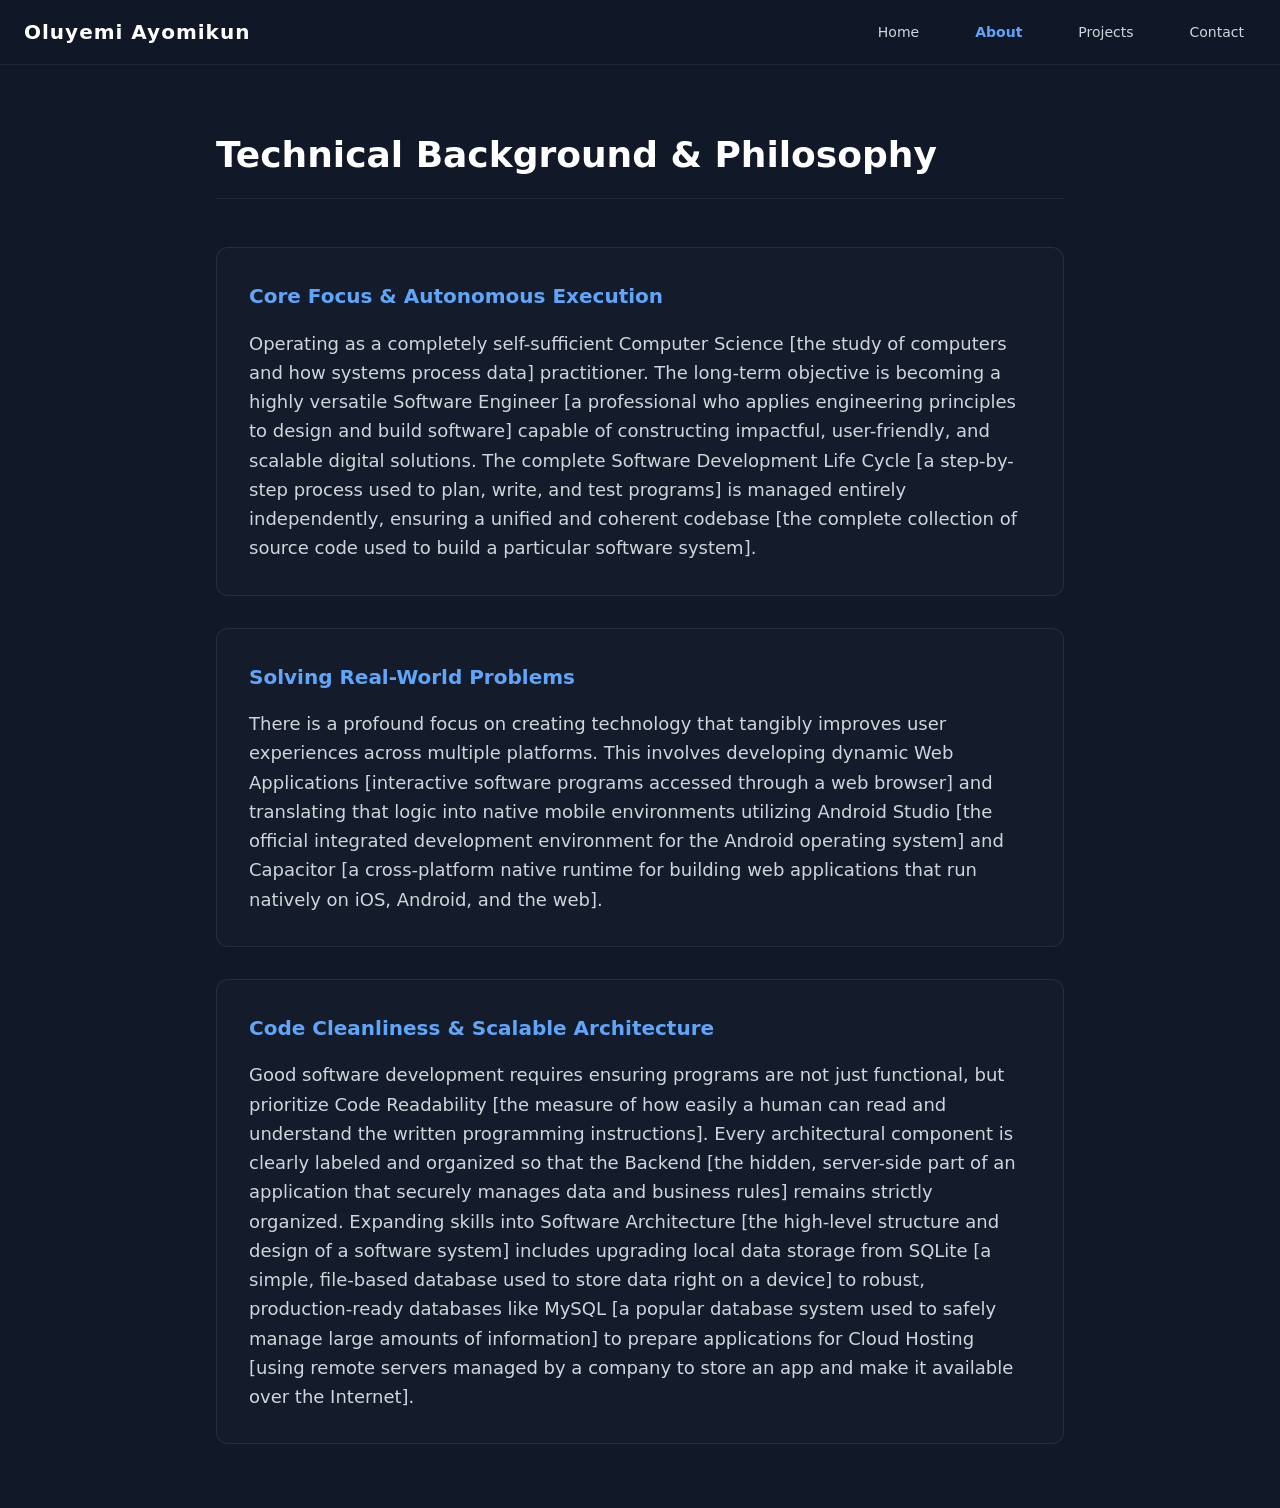
==== about.html @ 78a3adb5 "Initial portfolio deployment" ====
<!DOCTYPE html>
<html lang="en">
<head>
    <meta charset="UTF-8">
    <meta name="viewport" content="width=device-width, initial-scale=1.0">
    <title>About - Oluyemi Ayomikun</title>
    <link rel="stylesheet" href="styles.css">
</head>
<body>

    <nav class="navbar">
        <div class="nav-container">
            <div class="nav-brand">Oluyemi Ayomikun</div>
            
            <div class="nav-links">
                <a href="index.html" class="nav-link">Home</a>
                <a href="about.html" class="nav-link active">About</a>
                <a href="projects.html" class="nav-link">Projects</a>
                <a href="contact.html" class="nav-link">Contact</a>
            </div>
            
            <button type="button" id="mobile-menu-btn" class="mobile-toggle">
                <svg fill="none" viewBox="0 0 24 24" stroke="currentColor">
                    <path stroke-linecap="round" stroke-linejoin="round" stroke-width="2" d="M4 6h16M4 12h16M4 18h16"/>
                </svg>
            </button>
        </div>
        
        <div class="mobile-menu" id="mobile-menu">
            <a href="index.html" class="mobile-link">Home</a>
            <a href="about.html" class="mobile-link active">About</a>
            <a href="projects.html" class="mobile-link">Projects</a>
            <a href="contact.html" class="mobile-link">Contact</a>
        </div>
    </nav>

    <main class="page-container">
        <h2 class="section-title reveal-on-scroll">Technical Background & Philosophy</h2>
        
        <div class="content-stack">
            <article class="info-card reveal-on-scroll">
                <h3 class="card-title">Core Focus & Autonomous Execution</h3>
                <p>
                    Operating as a completely self-sufficient Computer Science [the study of computers and how systems process data] practitioner. The long-term objective is becoming a highly versatile Software Engineer [a professional who applies engineering principles to design and build software] capable of constructing impactful, user-friendly, and scalable digital solutions. The complete Software Development Life Cycle [a step-by-step process used to plan, write, and test programs] is managed entirely independently, ensuring a unified and coherent codebase [the complete collection of source code used to build a particular software system].
                </p>
            </article>
            
            <article class="info-card reveal-on-scroll">
                <h3 class="card-title">Solving Real-World Problems</h3>
                <p>
                    There is a profound focus on creating technology that tangibly improves user experiences across multiple platforms. This involves developing dynamic Web Applications [interactive software programs accessed through a web browser] and translating that logic into native mobile environments utilizing Android Studio [the official integrated development environment for the Android operating system] and Capacitor [a cross-platform native runtime for building web applications that run natively on iOS, Android, and the web].
                </p>
            </article>

            <article class="info-card reveal-on-scroll">
                <h3 class="card-title">Code Cleanliness & Scalable Architecture</h3>
                <p>
                    Good software development requires ensuring programs are not just functional, but prioritize Code Readability [the measure of how easily a human can read and understand the written programming instructions]. Every architectural component is clearly labeled and organized so that the Backend [the hidden, server-side part of an application that securely manages data and business rules] remains strictly organized. Expanding skills into Software Architecture [the high-level structure and design of a software system] includes upgrading local data storage from SQLite [a simple, file-based database used to store data right on a device] to robust, production-ready databases like MySQL [a popular database system used to safely manage large amounts of information] to prepare applications for Cloud Hosting [using remote servers managed by a company to store an app and make it available over the Internet].
                </p>
            </article>
        </div>
    </main>

    <script>
        document.addEventListener('DOMContentLoaded', () => {
            const btn = document.getElementById('mobile-menu-btn');
            const menu = document.getElementById('mobile-menu');
            
            btn.addEventListener('click', () => {
                menu.classList.toggle('is-open');
            });
        });

        const observer = new IntersectionObserver((entries) => {
            entries.forEach((entry) => {
                if (entry.isIntersecting) {
                    entry.target.classList.add('is-visible');
                }
            });
        }, { threshold: 0.1 }); 

        document.querySelectorAll('.reveal-on-scroll').forEach((element) => {
            observer.observe(element);
        });
    </script>
</body>
</html>
---- styles.css ----
/* =========================================
   1. CSS Variables & Base Reset
   ========================================= */
:root {
    /* Color Palette */
    --bg-dark: #111827;      
    --bg-darker: #1f2937;    
    --text-main: #f3f4f6;    
    --text-muted: #9ca3af;   
    --text-dim: #d1d5db;     
    --accent-blue: #60a5fa;  
    --accent-blue-strong: #3b82f6; 
    
    /* Typography */
    --font-sans: system-ui, -apple-system, BlinkMacSystemFont, "Segoe UI", Roboto, sans-serif;
    --font-mono: ui-monospace, SFMono-Regular, Menlo, Monaco, Consolas, monospace;
}

/* Base Reset */
* {
    margin: 0;
    padding: 0;
    box-sizing: border-box;
}

html {
    scroll-behavior: smooth; 
}

body {
    background-color: var(--bg-dark);
    color: var(--text-main);
    font-family: var(--font-sans);
    -webkit-font-smoothing: antialiased;
    line-height: 1.5;
}

::selection {
    background-color: var(--accent-blue-strong);
    color: #ffffff;
}

/* =========================================
   2. Global Navigation Architecture
   ========================================= */
.navbar {
    position: fixed; 
    top: 0;
    width: 100%;
    z-index: 50;
    background-color: rgba(17, 24, 39, 0.9);
    backdrop-filter: blur(4px); 
    border-bottom: 1px solid var(--bg-darker);
}

.nav-container {
    max-width: 80rem; /* Fixed the typo here */
    margin: 0 auto;
    padding: 0 1rem;
    display: flex; 
    align-items: center;
    justify-content: space-between;
    height: 4rem;
}

.nav-brand {
    font-weight: bold;
    font-size: 1.25rem;
    letter-spacing: 0.05em;
    color: #ffffff;
}

.nav-links {
    display: none; 
}

.nav-link {
    text-decoration: none;
    color: var(--text-dim);
    padding: 0.5rem 0.75rem;
    border-radius: 0.375rem;
    font-size: 0.875rem;
    transition: color 0.2s ease;
}

.nav-link:hover {
    color: #ffffff;
}

.nav-link.active {
    color: var(--accent-blue);
    font-weight: 600;
}

.mobile-toggle {
    background: none;
    border: none;
    color: var(--text-muted);
    cursor: pointer;
    padding: 0.5rem;
    display: flex;
}

.mobile-toggle svg {
    width: 1.5rem;
    height: 1.5rem;
}

.mobile-menu {
    display: none; 
    background-color: var(--bg-darker);
    padding: 0.5rem;
}

.mobile-menu.is-open {
    display: block; 
}

.mobile-link {
    display: block;
    text-decoration: none;
    color: var(--text-dim);
    padding: 0.5rem 0.75rem;
    border-radius: 0.375rem;
    margin-bottom: 0.25rem;
}

.mobile-link.active {
    color: var(--accent-blue);
    font-weight: 500;
}

@media (min-width: 768px) {
    .nav-container { padding: 0 1.5rem; }
    .mobile-toggle { display: none; } 
    .nav-links {
        display: flex; 
        gap: 2rem;
    }
}

/* =========================================
   3. Index / Home Page Styling
   ========================================= */
.hero-section {
    min-height: 100vh;
    display: flex;
    align-items: center;
    justify-content: center;
    padding: 4rem 1rem 1rem 1rem;
    text-align: center;
}

.hero-content {
    max-width: 56rem;
    width: 100%;
}

.hero-tagline {
    color: var(--accent-blue);
    font-family: var(--font-mono);
    text-transform: uppercase;
    letter-spacing: 0.1em;
    font-size: 0.875rem;
    margin-bottom: 1.5rem;
}

.hero-title {
    font-size: 2.25rem;
    font-weight: 800;
    line-height: 1.2;
    color: #ffffff;
    margin-bottom: 2rem;
    letter-spacing: -0.025em;
}

.text-highlight {
    color: var(--accent-blue-strong);
}

.hero-description {
    font-size: 1.125rem;
    color: var(--text-muted);
    max-width: 48rem;
    margin: 0 auto 2rem auto;
    line-height: 1.625;
}

.button-group {
    display: flex;
    flex-direction: column;
    gap: 1rem;
    justify-content: center;
    margin-top: 1rem;
}

@media (min-width: 640px) {
    .hero-title { font-size: 3rem; }
    .hero-description { font-size: 1.25rem; }
    .button-group { flex-direction: row; }
}

@media (min-width: 1024px) {
    .hero-title { font-size: 4.5rem; }
}

/* Enhanced Button Styling with Neon Glow */
.btn {
    display: inline-flex;
    align-items: center;
    justify-content: center;
    padding: 0.75rem 2rem;
    border-radius: 0.375rem;
    font-weight: 500;
    text-decoration: none;
    transition: all 0.3s ease;
    cursor: pointer;
}

.btn-primary {
    background-color: #059669; /* Vibrant emerald green */
    color: #ffffff;
    border: 1px solid transparent;
    box-shadow: 0 0 15px rgba(5, 150, 105, 0.4), inset 0 0 10px rgba(255, 255, 255, 0.1);
}

.btn-primary:hover {
    background-color: #047857;
    transform: translateY(-2px); /* Slight lift */
    box-shadow: 0 0 25px rgba(5, 150, 105, 0.6), inset 0 0 10px rgba(255, 255, 255, 0.2);
}

.btn-secondary {
    background-color: transparent;
    color: #e5e7eb;
    border: 1px solid #4b5563;
}

.btn-secondary:hover {
    background-color: var(--bg-darker);
}

/* =========================================
   4. About Page Styling
   ========================================= */
.page-container {
    max-width: 56rem;
    margin: 0 auto;
    padding: 8rem 1rem 4rem 1rem;
}

.section-title {
    font-size: 1.875rem;
    font-weight: bold;
    color: #ffffff;
    border-bottom: 1px solid var(--bg-darker);
    padding-bottom: 1rem;
    margin-bottom: 3rem;
}

.content-stack {
    display: flex;
    flex-direction: column;
    gap: 2rem;
}

.info-card {
    background-color: rgba(31, 41, 55, 0.3);
    padding: 2rem;
    border-radius: 0.75rem;
    border: 1px solid rgba(55, 65, 81, 0.5);
    color: var(--text-dim);
    font-size: 1.125rem;
    line-height: 1.625;
}

.card-title {
    font-size: 1.25rem;
    font-weight: 600;
    color: var(--accent-blue);
    margin-bottom: 1rem;
}

@media (min-width: 640px) {
    .section-title { font-size: 2.25rem; }
    .page-container { padding: 8rem 1.5rem 4rem 1.5rem; }
}

/* =========================================
   5. Utility Classes & Animation States
   ========================================= */
.hidden {
    display: none !important;
}

.reveal-on-scroll {
    opacity: 0;
    transform: translateY(3rem); 
    transition: all 0.8s cubic-bezier(0.5, 0, 0, 1); 
}

.reveal-on-scroll.is-visible {
    opacity: 1;
    transform: translateY(0);
}

/* =========================================
   6. Projects Page Styling
   ========================================= */
.page-container-wide {
    max-width: 80rem; 
    margin: 0 auto;
    padding: 8rem 1rem 4rem 1rem;
}

.projects-grid {
    display: grid;
    grid-template-columns: 1fr;
    gap: 2.5rem; 
}

@media (min-width: 1024px) {
    .projects-grid { 
        grid-template-columns: repeat(2, 1fr); 
    }
    .page-container-wide { 
        padding-left: 2rem; 
        padding-right: 2rem; 
    }
}

.project-card {
    background-color: rgba(31, 41, 55, 0.4);
    border-radius: 0.75rem;
    border: 1px solid rgba(55, 65, 81, 1);
    padding: 2rem;
    /* Added physics transitions */
    transition: transform 0.4s ease, box-shadow 0.4s ease, border-color 0.4s ease;
}

.project-card:hover {
    /* Upgraded lift and shadow effects */
    transform: translateY(-10px) scale(1.01);
    box-shadow: 0 20px 40px -10px rgba(0, 0, 0, 0.5);
    border-color: #059669; /* Emerald green accent */
}

@media (min-width: 1024px) {
    .project-card.wide { 
        grid-column: span 2 / span 2; 
    }
}

.project-header {
    display: flex;
    flex-direction: column;
    justify-content: space-between;
    align-items: flex-start;
    margin-bottom: 1rem;
    gap: 1rem;
}

@media (min-width: 640px) {
    .project-header { 
        flex-direction: row; 
    }
}

.project-title {
    font-size: 1.875rem;
    font-weight: bold;
    color: #ffffff;
}

.project-links {
    display: flex;
    gap: 1rem;
}

.project-link {
    display: flex;
    align-items: center;
    font-size: 0.875rem;
    font-weight: 600;
    text-decoration: none;
    transition: color 0.2s ease;
}

.project-link.primary { color: var(--accent-blue); }
.project-link.primary:hover { color: #93c5fd; }
.project-link.secondary { color: var(--text-muted); }
.project-link.secondary:hover { color: #ffffff; }
.project-link svg { width: 1rem; height: 1rem; margin-left: 0.25rem; }

.project-tags {
    color: var(--text-muted);
    font-family: var(--font-mono);
    font-size: 0.875rem;
    border-left: 2px solid var(--accent-blue-strong);
    padding-left: 0.75rem;
    margin-bottom: 1.5rem;
}

.project-description {
    font-size: 0.875rem;
    color: var(--text-dim);
    line-height: 1.625;
}

.project-description p {
    margin-bottom: 0.75rem;
}

.project-description-grid {
    display: grid;
    gap: 1.5rem;
}

@media (min-width: 768px) {
    .project-description-grid { 
        grid-template-columns: repeat(2, 1fr); 
    }
}

/* =========================================
   7. Contact Page Styling
   ========================================= */
.contact-wrapper {
    display: flex;
    justify-content: center;
    padding: 8rem 1rem 4rem 1rem;
    max-width: 80rem;
    margin: 0 auto;
}

.contact-card {
    width: 100%;
    max-width: 42rem;
    background-color: rgba(31, 41, 55, 0.5);
    padding: 2rem;
    border-radius: 0.75rem;
    border: 1px solid rgba(55, 65, 81, 1);
    box-shadow: 0 25px 50px -12px rgba(0, 0, 0, 0.25);
}

@media (min-width: 640px) {
    .contact-card { padding: 2.5rem; }
}

.contact-title {
    font-size: 1.875rem;
    font-weight: bold;
    color: #ffffff;
    margin-bottom: 0.5rem;
}

.contact-subtitle {
    color: var(--text-muted);
    margin-bottom: 2rem;
    line-height: 1.625;
}

.contact-info-box {
    background-color: rgba(17, 24, 39, 0.5);
    padding: 1rem;
    border-radius: 0.5rem;
    border: 1px solid rgba(31, 41, 55, 1);
    margin-bottom: 2rem;
    display: flex;
    flex-direction: column;
    gap: 0.75rem;
}

.contact-info-item {
    display: flex;
    align-items: center;
    color: var(--text-dim);
    font-family: var(--font-mono);
    font-size: 0.875rem;
}

.contact-info-item svg {
    width: 1.25rem;
    height: 1.25rem;
    margin-right: 0.75rem;
    color: var(--accent-blue-strong);
}

.contact-form {
    display: flex;
    flex-direction: column;
    gap: 1.5rem;
}

.form-group {
    display: flex;
    flex-direction: column;
}

.form-label {
    font-size: 0.875rem;
    font-weight: 500;
    color: var(--text-dim);
    margin-bottom: 0.5rem;
}

.form-input {
    width: 100%;
    background-color: var(--bg-dark);
    border: 1px solid #4b5563;
    border-radius: 0.375rem;
    padding: 0.75rem 1rem;
    color: #ffffff;
    font-family: inherit;
    font-size: 1rem;
    transition: border-color 0.2s, box-shadow 0.2s;
    resize: none;
}

.form-input:focus {
    outline: none;
    border-color: var(--accent-blue-strong);
    box-shadow: 0 0 0 2px rgba(59, 130, 246, 0.5);
}

.form-error {
    color: #ef4444; 
    font-size: 0.875rem;
    margin-top: 0.25rem;
}

.btn-submit {
    width: 100%;
    background-color: #059669; /* Matches neon green */
    color: #ffffff;
    font-weight: bold;
    padding: 0.75rem 1rem;
    border-radius: 0.375rem;
    border: none;
    cursor: pointer;
    transition: background-color 0.3s ease, box-shadow 0.3s ease;
    box-shadow: 0 0 15px rgba(5, 150, 105, 0.4), inset 0 0 10px rgba(255, 255, 255, 0.1);
    font-size: 1rem;
}

.btn-submit:hover {
    background-color: #047857;
    box-shadow: 0 0 25px rgba(5, 150, 105, 0.6), inset 0 0 10px rgba(255, 255, 255, 0.2);
}

.contact-footer {
    margin-top: 2.5rem;
    padding-top: 2rem;
    border-top: 1px solid rgba(55, 65, 81, 1);
    display: flex;
    justify-content: center;
}

.footer-link {
    display: flex;
    align-items: center;
    color: var(--text-muted);
    text-decoration: none;
    font-family: var(--font-mono);
    transition: color 0.2s ease;
}

.footer-link svg {
    width: 1.5rem;
    height: 1.5rem;
    margin-right: 0.5rem;
    transition: color 0.2s ease;
}

.footer-link:hover, .footer-link:hover svg {
    color: var(--accent-blue-strong);
}
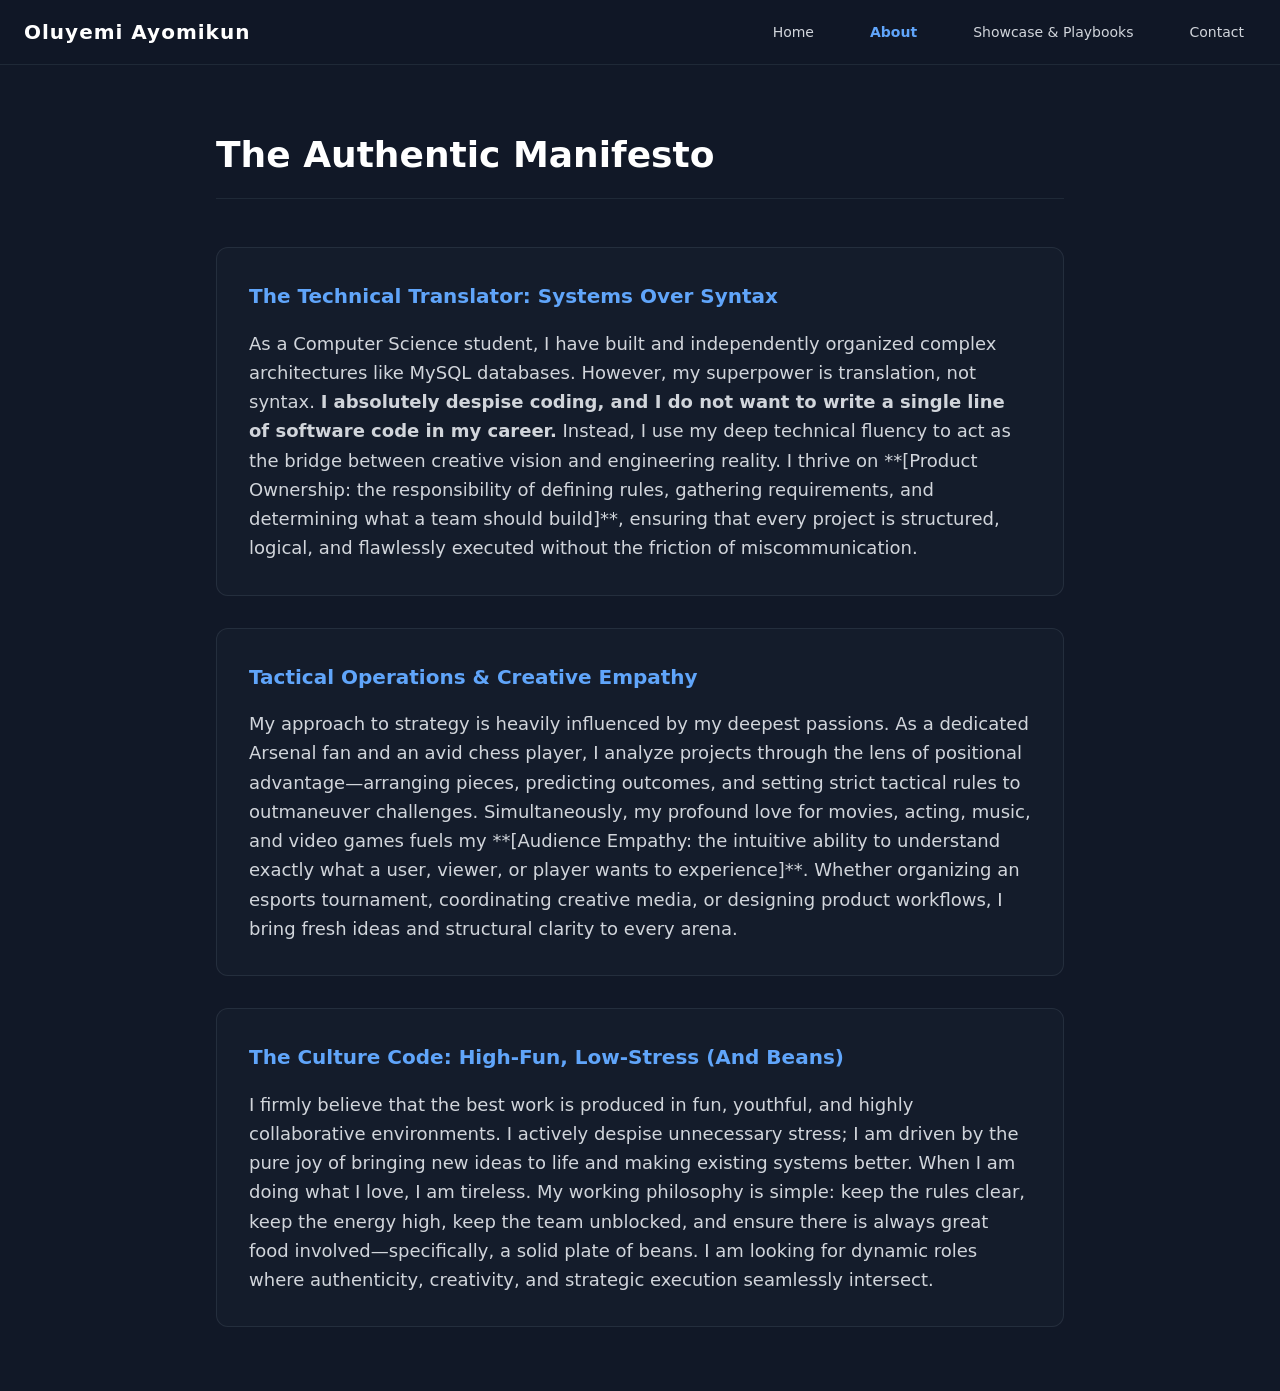
==== commit b7fddfab: "Deployed authentic manifesto" ====
--- a/about.html
+++ b/about.html
@@ -15,7 +15,8 @@
             <div class="nav-links">
                 <a href="index.html" class="nav-link">Home</a>
                 <a href="about.html" class="nav-link active">About</a>
-                <a href="projects.html" class="nav-link">Projects</a>
+                <!-- THE FIX: Renamed 'Projects' to match the multi-industry Showcase link -->
+                <a href="projects.html" class="nav-link">Showcase & Playbooks</a>
                 <a href="contact.html" class="nav-link">Contact</a>
             </div>
             
@@ -27,35 +28,39 @@
         </div>
         
         <div class="mobile-menu" id="mobile-menu">
-            <a href="index.html" class="mobile-link">Home</a>
-            <a href="about.html" class="mobile-link active">About</a>
-            <a href="projects.html" class="mobile-link">Projects</a>
-            <a href="contact.html" class="mobile-link">Contact</a>
+            <!-- THE FIX: Added the overlay wrapper to sync the mobile animation with the homepage -->
+            <div class="overlay-content">
+                <a href="index.html" class="mobile-link">Home</a>
+                <a href="about.html" class="mobile-link active">About</a>
+                <a href="projects.html" class="mobile-link">Showcase & Playbooks</a>
+                <a href="contact.html" class="mobile-link">Contact</a>
+            </div>
         </div>
     </nav>
 
+    <!-- THE FIX: Injected the Authentic Manifesto—embracing the CS background while strictly rejecting code, highlighting Arsenal, chess, media, and fun workflows. -->
     <main class="page-container">
-        <h2 class="section-title reveal-on-scroll">Technical Background & Philosophy</h2>
+        <h2 class="section-title reveal-on-scroll">The Authentic Manifesto</h2>
         
         <div class="content-stack">
             <article class="info-card reveal-on-scroll">
-                <h3 class="card-title">Core Focus & Autonomous Execution</h3>
+                <h3 class="card-title">The Technical Translator: Systems Over Syntax</h3>
                 <p>
-                    Operating as a completely self-sufficient Computer Science [the study of computers and how systems process data] practitioner. The long-term objective is becoming a highly versatile Software Engineer [a professional who applies engineering principles to design and build software] capable of constructing impactful, user-friendly, and scalable digital solutions. The complete Software Development Life Cycle [a step-by-step process used to plan, write, and test programs] is managed entirely independently, ensuring a unified and coherent codebase [the complete collection of source code used to build a particular software system].
-                </p>
-            </article>
-            
-            <article class="info-card reveal-on-scroll">
-                <h3 class="card-title">Solving Real-World Problems</h3>
-                <p>
-                    There is a profound focus on creating technology that tangibly improves user experiences across multiple platforms. This involves developing dynamic Web Applications [interactive software programs accessed through a web browser] and translating that logic into native mobile environments utilizing Android Studio [the official integrated development environment for the Android operating system] and Capacitor [a cross-platform native runtime for building web applications that run natively on iOS, Android, and the web].
+                    As a Computer Science student, I have built and independently organized complex architectures like MySQL databases. However, my superpower is translation, not syntax. <strong>I absolutely despise coding, and I do not want to write a single line of software code in my career.</strong> Instead, I use my deep technical fluency to act as the bridge between creative vision and engineering reality. I thrive on **[Product Ownership: the responsibility of defining rules, gathering requirements, and determining what a team should build]**, ensuring that every project is structured, logical, and flawlessly executed without the friction of miscommunication.
                 </p>
             </article>
 
             <article class="info-card reveal-on-scroll">
-                <h3 class="card-title">Code Cleanliness & Scalable Architecture</h3>
+                <h3 class="card-title">Tactical Operations & Creative Empathy</h3>
                 <p>
-                    Good software development requires ensuring programs are not just functional, but prioritize Code Readability [the measure of how easily a human can read and understand the written programming instructions]. Every architectural component is clearly labeled and organized so that the Backend [the hidden, server-side part of an application that securely manages data and business rules] remains strictly organized. Expanding skills into Software Architecture [the high-level structure and design of a software system] includes upgrading local data storage from SQLite [a simple, file-based database used to store data right on a device] to robust, production-ready databases like MySQL [a popular database system used to safely manage large amounts of information] to prepare applications for Cloud Hosting [using remote servers managed by a company to store an app and make it available over the Internet].
+                    My approach to strategy is heavily influenced by my deepest passions. As a dedicated Arsenal fan and an avid chess player, I analyze projects through the lens of positional advantage—arranging pieces, predicting outcomes, and setting strict tactical rules to outmaneuver challenges. Simultaneously, my profound love for movies, acting, music, and video games fuels my **[Audience Empathy: the intuitive ability to understand exactly what a user, viewer, or player wants to experience]**. Whether organizing an esports tournament, coordinating creative media, or designing product workflows, I bring fresh ideas and structural clarity to every arena.
+                </p>
+            </article>
+
+            <article class="info-card reveal-on-scroll">
+                <h3 class="card-title">The Culture Code: High-Fun, Low-Stress (And Beans)</h3>
+                <p>
+                    I firmly believe that the best work is produced in fun, youthful, and highly collaborative environments. I actively despise unnecessary stress; I am driven by the pure joy of bringing new ideas to life and making existing systems better. When I am doing what I love, I am tireless. My working philosophy is simple: keep the rules clear, keep the energy high, keep the team unblocked, and ensure there is always great food involved—specifically, a solid plate of beans. I am looking for dynamic roles where authenticity, creativity, and strategic execution seamlessly intersect.
                 </p>
             </article>
         </div>
--- a/styles.css
+++ b/styles.css
@@ -106,28 +106,63 @@
     height: 1.5rem;
 }
 
+/* THE FIX: Converted the small dropdown into a massive, fixed overlay */
 .mobile-menu {
-    display: none; 
-    background-color: var(--bg-darker);
-    padding: 0.5rem;
+    position: fixed;
+    top: 0;
+    left: 0;
+    width: 100%;
+    /* THE FIX: 100vh ensures the menu dynamically stretches to the absolute bottom of any phone screen */
+    height: 100vh;
+    background-color: rgba(17, 24, 39, 0.98); 
+    /* THE FIX: z-index 40 ensures this slides in exactly underneath the navbar (which is z-index 50) so the close button remains visible */
+    z-index: 40; 
+    display: flex;
+    justify-content: center;
+    align-items: center;
+    opacity: 0;
+    visibility: hidden; 
+    /* THE FIX: Smoothly fades the black glass over the screen instead of snapping abruptly */
+    transition: opacity 0.4s ease, visibility 0.4s ease;
 }
 
 .mobile-menu.is-open {
-    display: block; 
-}
-
+    opacity: 1;
+    visibility: visible;
+}
+
+.overlay-content {
+    display: flex;
+    flex-direction: column;
+    align-items: center;
+    gap: 2rem;
+    /* THE FIX: Pushes the text slightly down initially so it can float upward when opening */
+    transform: translateY(2rem);
+    transition: transform 0.4s cubic-bezier(0.5, 0, 0, 1);
+}
+
+.mobile-menu.is-open .overlay-content {
+    transform: translateY(0);
+}
+
+/* THE FIX: Upgraded links to massive, bold, premium typography */
 .mobile-link {
-    display: block;
     text-decoration: none;
     color: var(--text-dim);
-    padding: 0.5rem 0.75rem;
-    border-radius: 0.375rem;
-    margin-bottom: 0.25rem;
+    font-size: 2.5rem; 
+    font-weight: 800;
+    letter-spacing: -0.05em;
+    transition: color 0.3s ease, transform 0.3s ease;
+}
+
+.mobile-link:hover {
+    color: #ffffff;
+    /* THE FIX: Creates a subtle 3D pop effect when the user taps or hovers */
+    transform: scale(1.05);
 }
 
 .mobile-link.active {
     color: var(--accent-blue);
-    font-weight: 500;
 }
 
 @media (min-width: 768px) {
@@ -574,4 +609,170 @@
 
 .footer-link:hover, .footer-link:hover svg {
     color: var(--accent-blue-strong);
+}
+
+/* THE FIX: Constructed the physics and styling for the full-screen Editorial Reader Modal */
+/* =========================================
+   9. Editorial Reader Modal
+   ========================================= */
+/* THE FIX: Updated the overlay alignment and trapped the scrolling inside the content box */
+.modal-overlay {
+    position: fixed;
+    top: 0;
+    left: 0;
+    width: 100%;
+    height: 100vh;
+    background-color: rgba(17, 24, 39, 0.95);
+    z-index: 100;
+    display: flex;
+    justify-content: center;
+    /* THE FIX: Added align-items to perfectly hover the box in the vertical center of the screen */
+    align-items: center;
+    opacity: 0;
+    visibility: hidden;
+    transition: opacity 0.3s ease, visibility 0.3s ease;
+}
+
+.modal-overlay.is-open {
+    opacity: 1;
+    visibility: visible;
+}
+
+.modal-content {
+    background-color: var(--bg-dark);
+    width: 100%;
+    max-width: 50rem;
+    /* THE FIX: Changed margin to keep the box from touching the extreme top/bottom edges */
+    margin: 2rem 1rem;
+    padding: 3rem 2rem;
+    border: 1px solid rgba(55, 65, 81, 1);
+    border-radius: 0.5rem;
+    position: relative;
+    box-shadow: 0 25px 50px -12px rgba(0, 0, 0, 0.5);
+    transform: translateY(2rem);
+    transition: transform 0.4s cubic-bezier(0.5, 0, 0, 1);
+    
+    /* THE FIX: Added an internal scrolling engine to prevent text from spilling out */
+    max-height: 85vh;
+    overflow-y: auto;
+}
+
+.modal-overlay.is-open .modal-content {
+    transform: translateY(0);
+}
+
+.modal-close {
+    position: absolute;
+    top: 1rem;
+    right: 1.5rem;
+    background: none;
+    border: none;
+    color: var(--text-muted);
+    font-size: 2.5rem;
+    cursor: pointer;
+    transition: color 0.2s ease;
+}
+
+.modal-close:hover {
+    color: var(--accent-blue-strong);
+}
+
+.case-study-title {
+    font-size: 2rem;
+    color: #ffffff;
+    margin-bottom: 0.5rem;
+    font-weight: 800;
+}
+
+.case-study-meta {
+    font-family: var(--font-mono);
+    color: var(--accent-blue);
+    font-size: 0.875rem;
+    margin-bottom: 2.5rem;
+    border-bottom: 1px solid rgba(55, 65, 81, 1);
+    padding-bottom: 1rem;
+    letter-spacing: 0.05em;
+}
+
+.case-study-section {
+    margin-bottom: 2rem;
+}
+
+.case-study-section h4 {
+    color: #ffffff;
+    font-size: 1.25rem;
+    margin-bottom: 0.75rem;
+}
+
+.case-study-section p {
+    color: var(--text-dim);
+    line-height: 1.7;
+    font-size: 1rem;
+}
+
+/* THE FIX: Added styles for the new Core Competencies grid on the Home Page */
+/* =========================================
+   8. Core Competencies Block
+   ========================================= */
+.competencies-block {
+    margin-top: 5rem;
+    text-align: left;
+    background-color: rgba(31, 41, 55, 0.4);
+    border: 1px solid rgba(55, 65, 81, 1);
+    border-radius: 0.75rem;
+    padding: 2rem;
+}
+
+.competencies-title {
+    color: var(--accent-blue);
+    font-family: var(--font-mono);
+    font-size: 1rem;
+    text-transform: uppercase;
+    letter-spacing: 0.1em;
+    margin-bottom: 1.5rem;
+    border-bottom: 1px solid rgba(55, 65, 81, 1);
+    padding-bottom: 0.75rem;
+}
+
+.competencies-grid {
+    display: grid;
+    grid-template-columns: 1fr;
+    gap: 1.5rem;
+}
+
+@media (min-width: 768px) {
+    .competencies-grid {
+        grid-template-columns: repeat(2, 1fr);
+    }
+}
+
+.competency-item {
+    display: flex;
+    align-items: flex-start;
+    gap: 1rem;
+}
+
+.competency-icon {
+    font-size: 1.5rem;
+    background-color: rgba(17, 24, 39, 0.5);
+    padding: 0.6rem;
+    border-radius: 0.5rem;
+    border: 1px solid rgba(55, 65, 81, 1);
+    display: flex;
+    align-items: center;
+    justify-content: center;
+}
+
+.competency-item strong {
+    display: block;
+    color: #ffffff;
+    font-size: 1.125rem;
+    margin-bottom: 0.25rem;
+}
+
+.competency-item p {
+    color: var(--text-dim);
+    font-size: 0.875rem;
+    line-height: 1.5;
+    margin: 0;
 }
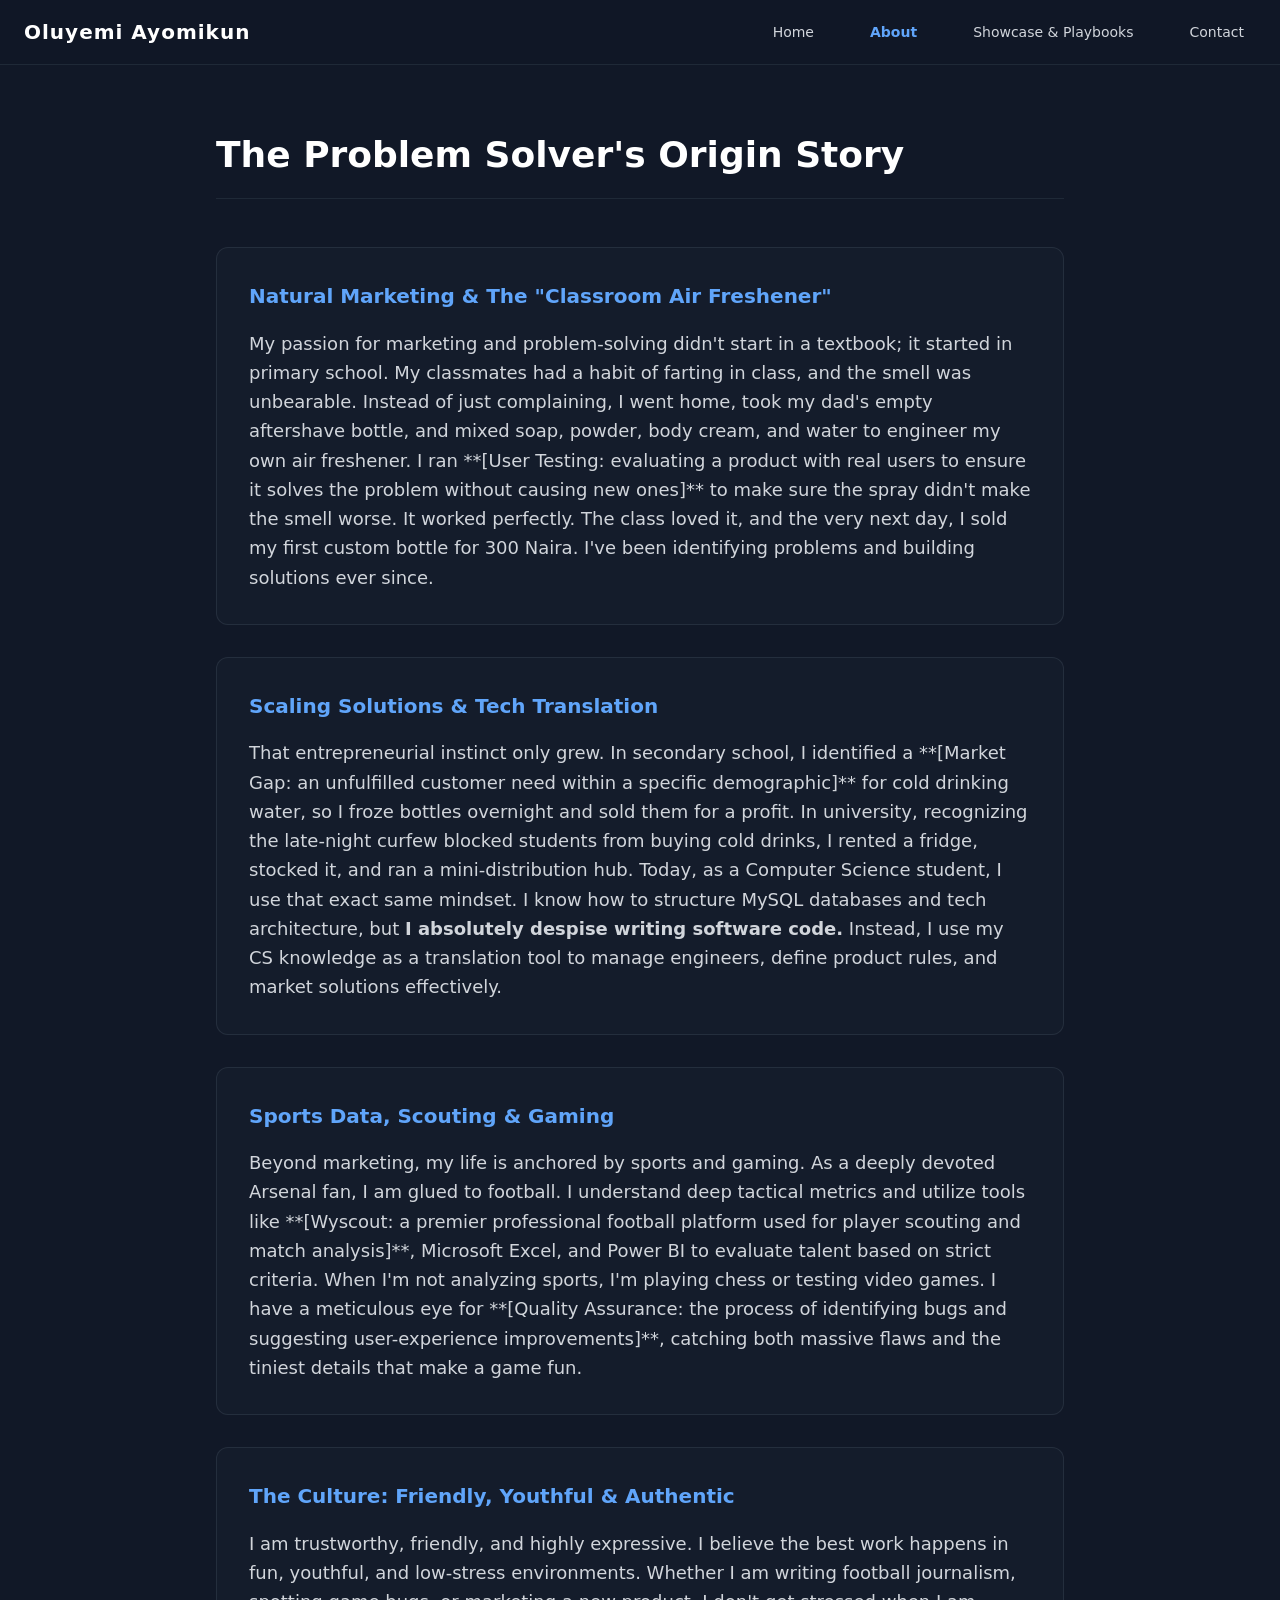
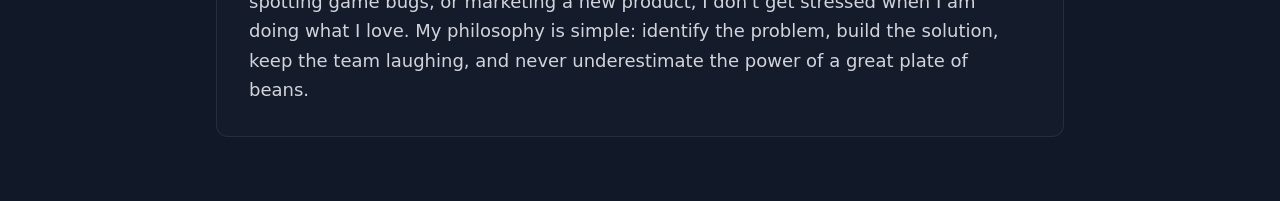
==== commit dba943c7: "Deployed manifesto" ====
--- a/about.html
+++ b/about.html
@@ -38,29 +38,36 @@
         </div>
     </nav>
 
-    <!-- THE FIX: Injected the Authentic Manifesto—embracing the CS background while strictly rejecting code, highlighting Arsenal, chess, media, and fun workflows. -->
+    <!-- THE FIX: Injected your actual life story—focusing on the air freshener origin, your natural marketing instincts, your refusal to code, and your love for sports and gaming. -->
     <main class="page-container">
-        <h2 class="section-title reveal-on-scroll">The Authentic Manifesto</h2>
+        <h2 class="section-title reveal-on-scroll">The Problem Solver's Origin Story</h2>
         
         <div class="content-stack">
             <article class="info-card reveal-on-scroll">
-                <h3 class="card-title">The Technical Translator: Systems Over Syntax</h3>
+                <h3 class="card-title">Natural Marketing & The "Classroom Air Freshener"</h3>
                 <p>
-                    As a Computer Science student, I have built and independently organized complex architectures like MySQL databases. However, my superpower is translation, not syntax. <strong>I absolutely despise coding, and I do not want to write a single line of software code in my career.</strong> Instead, I use my deep technical fluency to act as the bridge between creative vision and engineering reality. I thrive on **[Product Ownership: the responsibility of defining rules, gathering requirements, and determining what a team should build]**, ensuring that every project is structured, logical, and flawlessly executed without the friction of miscommunication.
+                    My passion for marketing and problem-solving didn't start in a textbook; it started in primary school. My classmates had a habit of farting in class, and the smell was unbearable. Instead of just complaining, I went home, took my dad's empty aftershave bottle, and mixed soap, powder, body cream, and water to engineer my own air freshener. I ran **[User Testing: evaluating a product with real users to ensure it solves the problem without causing new ones]** to make sure the spray didn't make the smell worse. It worked perfectly. The class loved it, and the very next day, I sold my first custom bottle for 300 Naira. I've been identifying problems and building solutions ever since.
                 </p>
             </article>
 
             <article class="info-card reveal-on-scroll">
-                <h3 class="card-title">Tactical Operations & Creative Empathy</h3>
+                <h3 class="card-title">Scaling Solutions & Tech Translation</h3>
                 <p>
-                    My approach to strategy is heavily influenced by my deepest passions. As a dedicated Arsenal fan and an avid chess player, I analyze projects through the lens of positional advantage—arranging pieces, predicting outcomes, and setting strict tactical rules to outmaneuver challenges. Simultaneously, my profound love for movies, acting, music, and video games fuels my **[Audience Empathy: the intuitive ability to understand exactly what a user, viewer, or player wants to experience]**. Whether organizing an esports tournament, coordinating creative media, or designing product workflows, I bring fresh ideas and structural clarity to every arena.
+                    That entrepreneurial instinct only grew. In secondary school, I identified a **[Market Gap: an unfulfilled customer need within a specific demographic]** for cold drinking water, so I froze bottles overnight and sold them for a profit. In university, recognizing the late-night curfew blocked students from buying cold drinks, I rented a fridge, stocked it, and ran a mini-distribution hub. Today, as a Computer Science student, I use that exact same mindset. I know how to structure MySQL databases and tech architecture, but <strong>I absolutely despise writing software code.</strong> Instead, I use my CS knowledge as a translation tool to manage engineers, define product rules, and market solutions effectively.
                 </p>
             </article>
 
             <article class="info-card reveal-on-scroll">
-                <h3 class="card-title">The Culture Code: High-Fun, Low-Stress (And Beans)</h3>
+                <h3 class="card-title">Sports Data, Scouting & Gaming</h3>
                 <p>
-                    I firmly believe that the best work is produced in fun, youthful, and highly collaborative environments. I actively despise unnecessary stress; I am driven by the pure joy of bringing new ideas to life and making existing systems better. When I am doing what I love, I am tireless. My working philosophy is simple: keep the rules clear, keep the energy high, keep the team unblocked, and ensure there is always great food involved—specifically, a solid plate of beans. I am looking for dynamic roles where authenticity, creativity, and strategic execution seamlessly intersect.
+                    Beyond marketing, my life is anchored by sports and gaming. As a deeply devoted Arsenal fan, I am glued to football. I understand deep tactical metrics and utilize tools like **[Wyscout: a premier professional football platform used for player scouting and match analysis]**, Microsoft Excel, and Power BI to evaluate talent based on strict criteria. When I'm not analyzing sports, I'm playing chess or testing video games. I have a meticulous eye for **[Quality Assurance: the process of identifying bugs and suggesting user-experience improvements]**, catching both massive flaws and the tiniest details that make a game fun.
+                </p>
+            </article>
+            
+            <article class="info-card reveal-on-scroll">
+                <h3 class="card-title">The Culture: Friendly, Youthful & Authentic</h3>
+                <p>
+                    I am trustworthy, friendly, and highly expressive. I believe the best work happens in fun, youthful, and low-stress environments. Whether I am writing football journalism, spotting game bugs, or marketing a new product, I don't get stressed when I am doing what I love. My philosophy is simple: identify the problem, build the solution, keep the team laughing, and never underestimate the power of a great plate of beans.
                 </p>
             </article>
         </div>
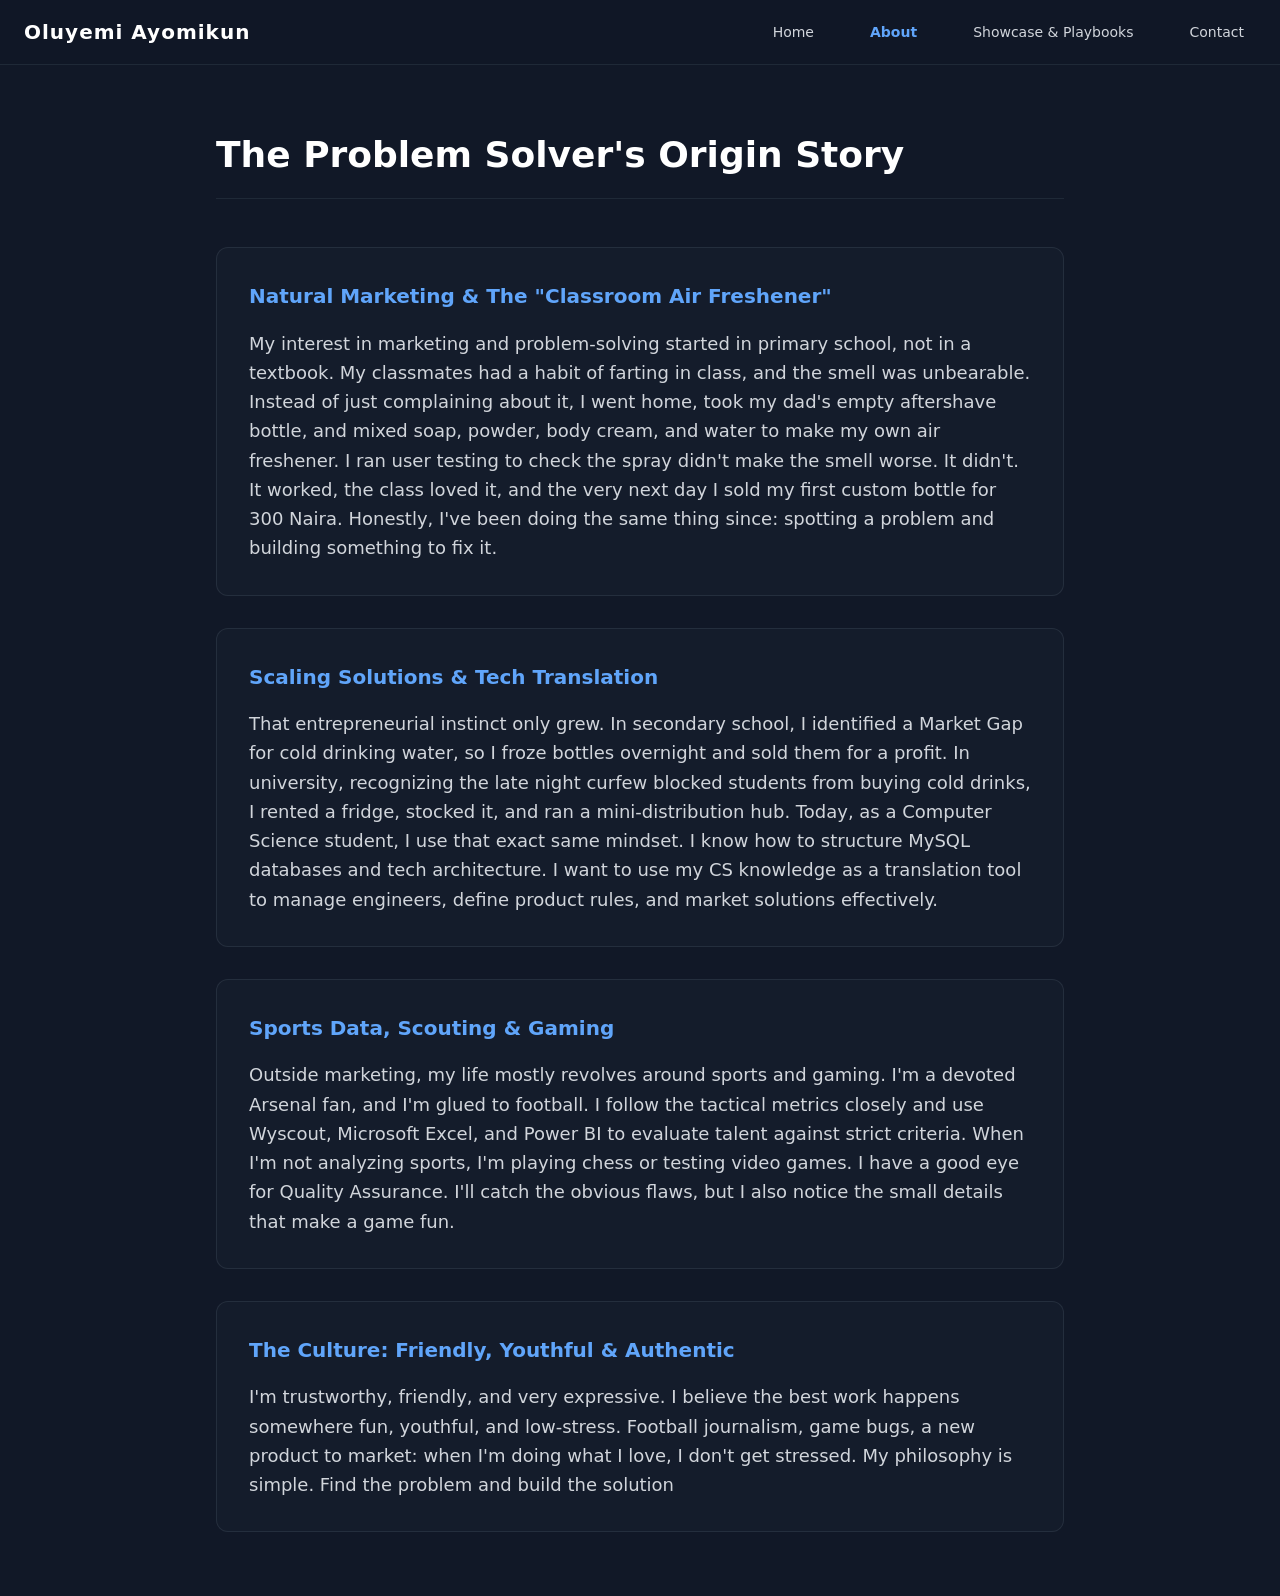
==== commit 8d80c935: "Deployed manifesto" ====
--- a/about.html
+++ b/about.html
@@ -20,7 +20,7 @@
                 <a href="contact.html" class="nav-link">Contact</a>
             </div>
             
-            <button type="button" id="mobile-menu-btn" class="mobile-toggle">
+            <button type="button" id="mobile-menu-btn" class="mobile-toggle" aria-label="Open navigation menu">
                 <svg fill="none" viewBox="0 0 24 24" stroke="currentColor">
                     <path stroke-linecap="round" stroke-linejoin="round" stroke-width="2" d="M4 6h16M4 12h16M4 18h16"/>
                 </svg>
@@ -46,28 +46,28 @@
             <article class="info-card reveal-on-scroll">
                 <h3 class="card-title">Natural Marketing & The "Classroom Air Freshener"</h3>
                 <p>
-                    My passion for marketing and problem-solving didn't start in a textbook; it started in primary school. My classmates had a habit of farting in class, and the smell was unbearable. Instead of just complaining, I went home, took my dad's empty aftershave bottle, and mixed soap, powder, body cream, and water to engineer my own air freshener. I ran **[User Testing: evaluating a product with real users to ensure it solves the problem without causing new ones]** to make sure the spray didn't make the smell worse. It worked perfectly. The class loved it, and the very next day, I sold my first custom bottle for 300 Naira. I've been identifying problems and building solutions ever since.
+                    My interest in marketing and problem-solving started in primary school, not in a textbook. My classmates had a habit of farting in class, and the smell was unbearable. Instead of just complaining about it, I went home, took my dad's empty aftershave bottle, and mixed soap, powder, body cream, and water to make my own air freshener. I ran user testing to check the spray didn't make the smell worse. It didn't. It worked, the class loved it, and the very next day I sold my first custom bottle for 300 Naira. Honestly, I've been doing the same thing since: spotting a problem and building something to fix it.
                 </p>
             </article>
 
             <article class="info-card reveal-on-scroll">
                 <h3 class="card-title">Scaling Solutions & Tech Translation</h3>
                 <p>
-                    That entrepreneurial instinct only grew. In secondary school, I identified a **[Market Gap: an unfulfilled customer need within a specific demographic]** for cold drinking water, so I froze bottles overnight and sold them for a profit. In university, recognizing the late-night curfew blocked students from buying cold drinks, I rented a fridge, stocked it, and ran a mini-distribution hub. Today, as a Computer Science student, I use that exact same mindset. I know how to structure MySQL databases and tech architecture, but <strong>I absolutely despise writing software code.</strong> Instead, I use my CS knowledge as a translation tool to manage engineers, define product rules, and market solutions effectively.
+                    That entrepreneurial instinct only grew. In secondary school, I identified a Market Gap for cold drinking water, so I froze bottles overnight and sold them for a profit. In university, recognizing the late night curfew blocked students from buying cold drinks, I rented a fridge, stocked it, and ran a mini-distribution hub. Today, as a Computer Science student, I use that exact same mindset. I know how to structure MySQL databases and tech architecture. I want to use my CS knowledge as a translation tool to manage engineers, define product rules, and market solutions effectively.
                 </p>
             </article>
 
             <article class="info-card reveal-on-scroll">
                 <h3 class="card-title">Sports Data, Scouting & Gaming</h3>
                 <p>
-                    Beyond marketing, my life is anchored by sports and gaming. As a deeply devoted Arsenal fan, I am glued to football. I understand deep tactical metrics and utilize tools like **[Wyscout: a premier professional football platform used for player scouting and match analysis]**, Microsoft Excel, and Power BI to evaluate talent based on strict criteria. When I'm not analyzing sports, I'm playing chess or testing video games. I have a meticulous eye for **[Quality Assurance: the process of identifying bugs and suggesting user-experience improvements]**, catching both massive flaws and the tiniest details that make a game fun.
+                    Outside marketing, my life mostly revolves around sports and gaming. I'm a devoted Arsenal fan, and I'm glued to football. I follow the tactical metrics closely and use Wyscout, Microsoft Excel, and Power BI to evaluate talent against strict criteria. When I'm not analyzing sports, I'm playing chess or testing video games. I have a good eye for Quality Assurance. I'll catch the obvious flaws, but I also notice the small details that make a game fun.
                 </p>
             </article>
             
             <article class="info-card reveal-on-scroll">
                 <h3 class="card-title">The Culture: Friendly, Youthful & Authentic</h3>
                 <p>
-                    I am trustworthy, friendly, and highly expressive. I believe the best work happens in fun, youthful, and low-stress environments. Whether I am writing football journalism, spotting game bugs, or marketing a new product, I don't get stressed when I am doing what I love. My philosophy is simple: identify the problem, build the solution, keep the team laughing, and never underestimate the power of a great plate of beans.
+                    I'm trustworthy, friendly, and very expressive. I believe the best work happens somewhere fun, youthful, and low-stress. Football journalism, game bugs, a new product to market: when I'm doing what I love, I don't get stressed. My philosophy is simple. Find the problem and build the solution
                 </p>
             </article>
         </div>
@@ -80,6 +80,33 @@
             
             btn.addEventListener('click', () => {
                 menu.classList.toggle('is-open');
+            });
+        });
+
+        // THE FIX: One helper that closes every open modal and unlocks page scrolling
+        function closeAllModals() {
+            // THE FIX: Finds every modal currently open and removes its open state
+            document.querySelectorAll('.modal-overlay.is-open').forEach((modal) => {
+                modal.classList.remove('is-open');
+            });
+            // THE FIX: Restores scrolling on the page behind the modal
+            document.body.style.overflow = 'auto';
+        }
+
+        // THE FIX: Event listener [code that waits for something to happen, like a key press, then runs] for the Escape key
+        document.addEventListener('keydown', (event) => {
+            if (event.key === 'Escape') {
+                closeAllModals();
+            }
+        });
+
+        // THE FIX: Clicking the dark backdrop closes the modal, but clicking inside the white box does not
+        document.querySelectorAll('.modal-overlay').forEach((overlay) => {
+            overlay.addEventListener('click', (event) => {
+                // THE FIX: event.target is what was actually clicked, so this only fires on the backdrop itself
+                if (event.target === overlay) {
+                    closeAllModals();
+                }
             });
         });
 
--- a/styles.css
+++ b/styles.css
@@ -589,6 +589,10 @@
     border-top: 1px solid rgba(55, 65, 81, 1);
     display: flex;
     justify-content: center;
+    /* THE FIX: Space between the two profile links */
+    gap: 2rem;
+    /* THE FIX: Lets the links wrap onto two lines on very narrow phones instead of overflowing */
+    flex-wrap: wrap;
 }
 
 .footer-link {
